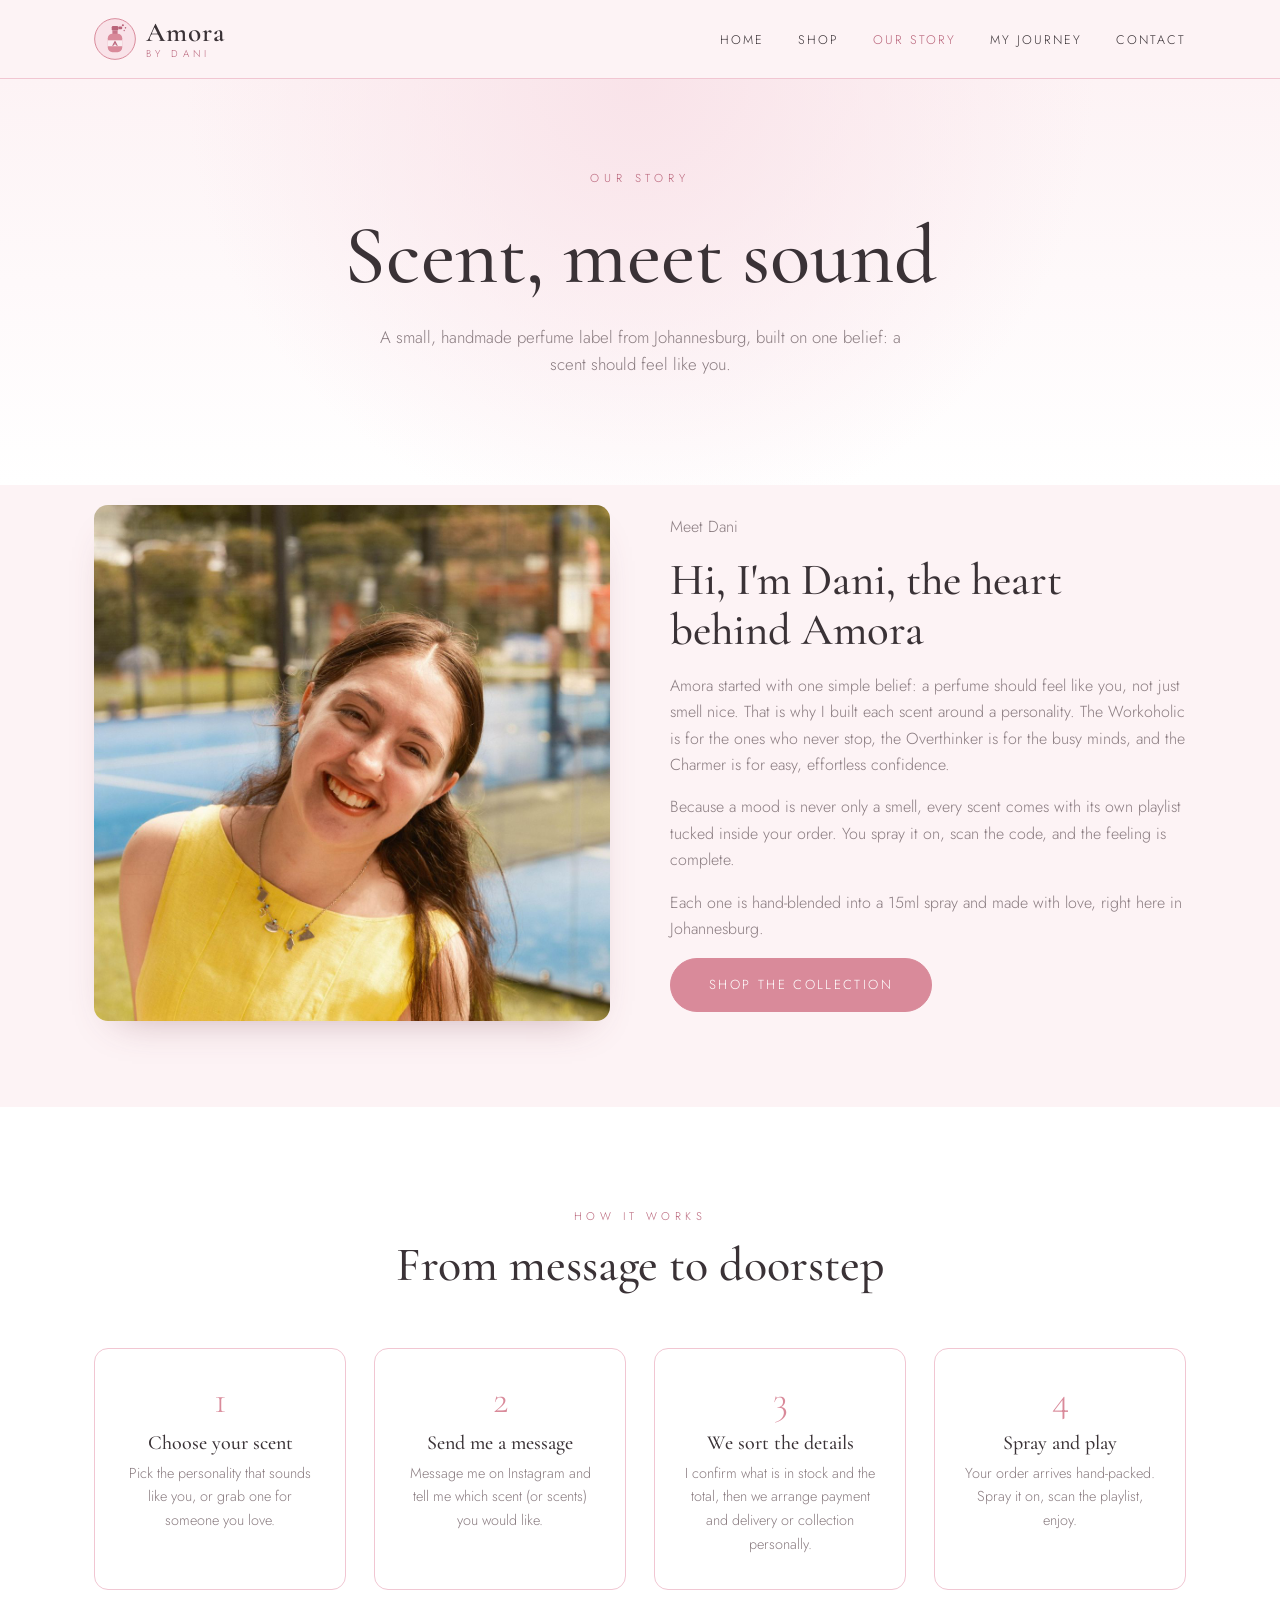
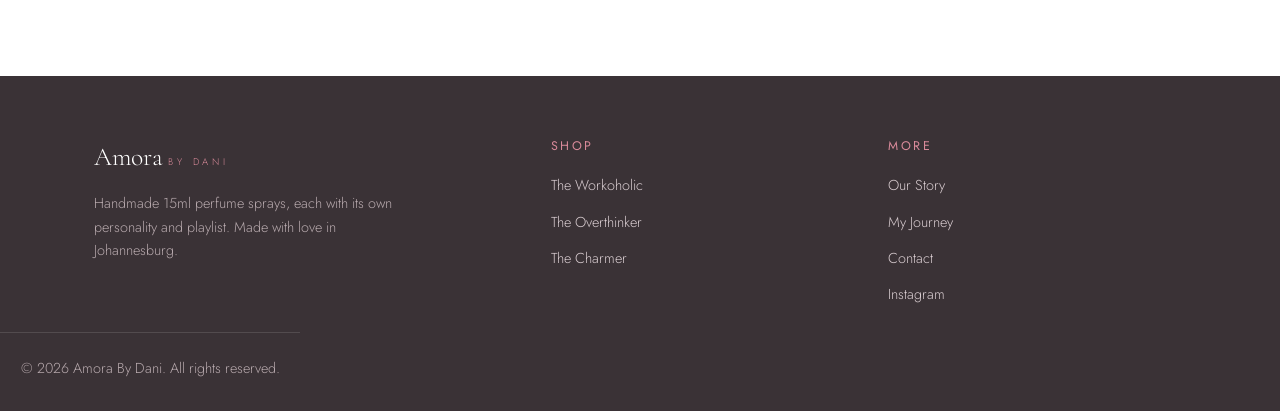
==== about.html @ 70392152 "Amora By Dani website" ====
<!DOCTYPE html>
<html lang="en-ZA">
<head>
  <meta charset="UTF-8" />
  <meta name="viewport" content="width=device-width, initial-scale=1.0" />
  <title>Our Story — Amora By Dani</title>
  <meta name="description" content="The story behind Amora By Dani. Scent paired with sound, made in Johannesburg." />
  <!-- Social sharing. Update the domain in these URLs once the site is live at its real address. -->
  <meta property="og:type" content="website" />
  <meta property="og:site_name" content="Amora By Dani" />
  <meta property="og:title" content="Our Story: Amora By Dani" />
  <meta property="og:description" content="The story behind Amora By Dani. Scent paired with sound, made with love in Johannesburg." />
  <meta property="og:url" content="https://daniellag-claude.github.io/amora-by-dani/about.html" />
  <meta property="og:image" content="https://daniellag-claude.github.io/amora-by-dani/images/dani.jpg" />
  <meta name="twitter:card" content="summary_large_image" />
  <meta name="twitter:title" content="Our Story: Amora By Dani" />
  <meta name="twitter:description" content="The story behind Amora By Dani. Scent paired with sound, made with love in Johannesburg." />
  <meta name="twitter:image" content="https://daniellag-claude.github.io/amora-by-dani/images/dani.jpg" />
  <link rel="preconnect" href="https://fonts.googleapis.com" />
  <link rel="preconnect" href="https://fonts.gstatic.com" crossorigin />
  <link href="https://fonts.googleapis.com/css2?family=Cormorant+Garamond:wght@400;500;600&family=Jost:wght@300;400;500&display=swap" rel="stylesheet" />
  <link rel="icon" href="images/logo.svg" type="image/svg+xml" />
  <link rel="stylesheet" href="css/style.css" />
</head>
<body>

  <header class="site-header">
    <nav class="nav">
      <a href="index.html" class="brand">
        <img src="images/logo.svg" alt="Amora By Dani logo" class="brand-logo" />
        <span class="brand-text">
          <span class="name">Amora</span>
          <span class="sub">by Dani</span>
        </span>
      </a>
      <ul class="nav-links">
        <li><a href="index.html">Home</a></li>
        <li><a href="shop.html">Shop</a></li>
        <li><a href="about.html" class="active">Our Story</a></li>
        <li><a href="journey.html">My Journey</a></li>
        <li><a href="contact.html">Contact</a></li>
      </ul>
      <button class="nav-toggle" aria-label="Menu">&#9776;</button>
    </nav>
  </header>

  <section class="hero" style="padding: 90px 24px 70px;">
    <p class="eyebrow">Our story</p>
    <h1>Scent, meet sound</h1>
    <p>A small, handmade perfume label from Johannesburg, built on one belief: a scent should feel like you.</p>
  </section>

  <section class="section" style="padding-top: 20px;">
    <div class="container">
      <div class="split">
        <div class="visual" style="background-image: url('images/dani.jpg'); background-size: cover; background-position: center top;"></div>
        <div>
          <p class="eyebrow accent">Meet Dani</p>
          <h2>Hi, I'm Dani, the heart behind Amora</h2>
          <p>Amora started with one simple belief: a perfume should feel like you, not just smell nice. That is why I built each scent around a personality. The Workoholic is for the ones who never stop, the Overthinker is for the busy minds, and the Charmer is for easy, effortless confidence.</p>
          <p>Because a mood is never only a smell, every scent comes with its own playlist tucked inside your order. You spray it on, scan the code, and the feeling is complete.</p>
          <p>Each one is hand-blended into a 15ml spray and made with love, right here in Johannesburg.</p>
          <a href="shop.html" class="btn">Shop the collection</a>
        </div>
      </div>
    </div>
  </section>

  <section class="section tint">
    <div class="container">
      <div class="section-head">
        <p class="eyebrow">How it works</p>
        <h2>From message to doorstep</h2>
      </div>
      <div class="steps">
        <div class="step">
          <div class="num">1</div>
          <h3>Choose your scent</h3>
          <p>Pick the personality that sounds like you, or grab one for someone you love.</p>
        </div>
        <div class="step">
          <div class="num">2</div>
          <h3>Send me a message</h3>
          <p>Message me on Instagram and tell me which scent (or scents) you would like.</p>
        </div>
        <div class="step">
          <div class="num">3</div>
          <h3>We sort the details</h3>
          <p>I confirm what is in stock and the total, then we arrange payment and delivery or collection personally.</p>
        </div>
        <div class="step">
          <div class="num">4</div>
          <h3>Spray and play</h3>
          <p>Your order arrives hand-packed. Spray it on, scan the playlist, enjoy.</p>
        </div>
      </div>
    </div>
  </section>

  <footer class="site-footer">
    <div class="container footer-grid">
      <div>
        <span class="name">Amora</span>
        <span class="sub">by Dani</span>
        <p>Handmade 15ml perfume sprays, each with its own personality and playlist. Made with love in Johannesburg.</p>
      </div>
      <div>
        <h4>Shop</h4>
        <ul>
          <li><a href="workoholic.html">The Workoholic</a></li>
          <li><a href="overthinker.html">The Overthinker</a></li>
          <li><a href="charmer.html">The Charmer</a></li>
        </ul>
      </div>
      <div>
        <h4>More</h4>
        <ul>
          <li><a href="about.html">Our Story</a></li>
          <li><a href="journey.html">My Journey</a></li>
          <li><a href="contact.html">Contact</a></li>
          <li><a href="https://instagram.com/amora.by.dani" target="_blank" rel="noopener">Instagram</a></li>
        </ul>
      </div>
    </div>
    <p class="footer-bottom">&copy; 2026 Amora By Dani. All rights reserved.</p>
  </footer>

  <script src="js/main.js"></script>
</body>
</html>
---- css/style.css ----
/* ===========================================================
   Amora By Dani  —  shared stylesheet
   Light pink + white, soft and feminine.
   =========================================================== */

:root {
  --pink-bg:    #fdf3f5;   /* page background */
  --pink-soft:  #f9e3e9;   /* cards, panels   */
  --pink-mid:   #f1c6d2;   /* borders, fills  */
  --rose:       #d98a9a;   /* primary accent  */
  --rose-deep:  #b9647a;   /* hover / buttons */
  --charcoal:   #3a3236;   /* main text       */
  --muted:      #8a7c80;   /* secondary text  */
  --white:      #ffffff;

  --serif: "Cormorant Garamond", Georgia, serif;
  --sans:  "Jost", "Helvetica Neue", Arial, sans-serif;

  --maxw: 1140px;
  --radius: 14px;
  --shadow: 0 18px 40px -24px rgba(120, 60, 75, 0.45);
}

* { box-sizing: border-box; margin: 0; padding: 0; }

html { scroll-behavior: smooth; }

body {
  font-family: var(--sans);
  color: var(--charcoal);
  background: var(--pink-bg);
  line-height: 1.65;
  font-weight: 300;
  -webkit-font-smoothing: antialiased;
}

h1, h2, h3 { font-family: var(--serif); font-weight: 500; line-height: 1.1; }

a { color: inherit; text-decoration: none; }

img { max-width: 100%; display: block; }

.container { width: 100%; max-width: var(--maxw); margin: 0 auto; padding: 0 24px; }

.accent { color: var(--rose-deep); }

/* ---------- Buttons ---------- */
.btn {
  display: inline-block;
  font-family: var(--sans);
  font-size: 0.82rem;
  letter-spacing: 0.18em;
  text-transform: uppercase;
  padding: 15px 38px;
  border-radius: 40px;
  border: 1px solid var(--rose);
  background: var(--rose);
  color: var(--white);
  cursor: pointer;
  transition: all 0.25s ease;
}
.btn:hover { background: var(--rose-deep); border-color: var(--rose-deep); }

.btn-ghost {
  background: transparent;
  color: var(--rose-deep);
  border: 1px solid var(--rose);
}
.btn-ghost:hover { background: var(--rose); color: var(--white); }

/* ---------- Header / nav ---------- */
.site-header {
  position: sticky; top: 0; z-index: 50;
  background: rgba(253, 243, 245, 0.88);
  backdrop-filter: blur(10px);
  border-bottom: 1px solid var(--pink-mid);
}
.nav {
  display: flex; align-items: center; justify-content: space-between;
  padding: 18px 24px; max-width: var(--maxw); margin: 0 auto;
}
.brand { display: inline-flex; align-items: center; gap: 10px; line-height: 1; }
.brand-logo { width: 42px; height: 42px; flex: none; }
.brand-text { display: flex; flex-direction: column; }
.brand .name {
  font-family: var(--serif); font-size: 1.7rem; font-weight: 600;
  letter-spacing: 0.04em; color: var(--charcoal);
}
.brand .sub {
  display: block; font-size: 0.62rem; letter-spacing: 0.42em;
  text-transform: uppercase; color: var(--rose-deep); margin-top: 2px;
}
.nav-links { display: flex; gap: 34px; list-style: none; }
.nav-links a {
  font-size: 0.78rem; letter-spacing: 0.16em; text-transform: uppercase;
  color: var(--charcoal); padding-bottom: 4px; transition: color 0.2s;
}
.nav-links a:hover, .nav-links a.active { color: var(--rose-deep); }

.nav-toggle { display: none; background: none; border: 0; font-size: 1.5rem; color: var(--charcoal); cursor: pointer; }

/* ---------- Hero ---------- */
.hero {
  text-align: center;
  padding: 110px 24px 120px;
  background:
    radial-gradient(circle at 50% 0%, var(--pink-soft), transparent 60%),
    linear-gradient(180deg, var(--pink-bg), var(--white));
}
.hero .eyebrow {
  font-size: 0.72rem; letter-spacing: 0.42em; text-transform: uppercase;
  color: var(--rose-deep); margin-bottom: 22px;
}
.hero h1 { font-size: clamp(2.8rem, 7vw, 5.2rem); margin-bottom: 22px; }
.hero p { max-width: 540px; margin: 0 auto 36px; color: var(--muted); font-size: 1.05rem; }
.hero .btn { margin: 0 8px 10px; }

/* ---------- Section shell ---------- */
.section { padding: 86px 0; }
.section.tint { background: var(--white); }
.section-head { text-align: center; margin-bottom: 56px; }
.section-head .eyebrow {
  font-size: 0.7rem; letter-spacing: 0.4em; text-transform: uppercase;
  color: var(--rose-deep); margin-bottom: 14px;
}
.section-head h2 { font-size: clamp(2rem, 4.5vw, 3rem); }
.section-head p { max-width: 560px; margin: 14px auto 0; color: var(--muted); }

/* ---------- Product grid ---------- */
.grid {
  display: grid;
  grid-template-columns: repeat(auto-fit, minmax(280px, 1fr));
  gap: 34px;
}
.card {
  background: var(--white);
  border: 1px solid var(--pink-mid);
  border-radius: var(--radius);
  overflow: hidden;
  display: flex; flex-direction: column;
  transition: transform 0.3s ease, box-shadow 0.3s ease;
}
.card:hover { transform: translateY(-6px); box-shadow: var(--shadow); }

/* placeholder photo block — swap the background-image for a real photo */
.photo {
  aspect-ratio: 4 / 5;
  background: linear-gradient(160deg, var(--pink-soft), var(--pink-mid));
  background-size: cover; background-position: center;
  display: flex; align-items: flex-end; justify-content: center;
  position: relative;
}
.photo .tag {
  position: absolute; top: 14px; left: 14px;
  background: rgba(255,255,255,0.85); color: var(--rose-deep);
  font-size: 0.62rem; letter-spacing: 0.18em; text-transform: uppercase;
  padding: 6px 12px; border-radius: 30px;
}
.photo .ph-note {
  margin-bottom: 16px; font-size: 0.7rem; letter-spacing: 0.2em;
  text-transform: uppercase; color: rgba(255,255,255,0.85);
}
.card-body { padding: 26px 26px 30px; text-align: center; flex: 1; display: flex; flex-direction: column; }
.card-body h3 { font-size: 1.7rem; margin-bottom: 8px; }
.card-body .desc { color: var(--muted); font-size: 0.92rem; flex: 1; margin-bottom: 18px; }
.card-body .price { font-size: 1.1rem; letter-spacing: 0.05em; margin-bottom: 18px; color: var(--charcoal); }
.card-body .btn { align-self: center; }

/* ---------- Hook / split feature ---------- */
.split {
  display: grid; grid-template-columns: 1fr 1fr; gap: 60px; align-items: center;
}
.split .visual {
  aspect-ratio: 1/1; border-radius: var(--radius);
  background: linear-gradient(160deg, var(--pink-soft), var(--pink-mid));
  box-shadow: var(--shadow);
}
.split h2 { font-size: clamp(1.9rem, 4vw, 2.8rem); margin-bottom: 18px; }
.split p { color: var(--muted); margin-bottom: 16px; }

/* ---------- Single scent page ---------- */
.scent-hero { display: grid; grid-template-columns: 1fr 1fr; gap: 56px; align-items: center; padding: 70px 0; }
.scent-hero .visual { aspect-ratio: 4/5; border-radius: var(--radius); background: linear-gradient(160deg, var(--pink-soft), var(--pink-mid)); box-shadow: var(--shadow); }
.scent-hero .eyebrow { font-size: 0.7rem; letter-spacing: 0.4em; text-transform: uppercase; color: var(--rose-deep); margin-bottom: 14px; }
.scent-hero h1 { font-size: clamp(2.4rem, 5vw, 3.6rem); margin-bottom: 18px; }
.scent-hero .lede { color: var(--muted); font-size: 1.05rem; margin-bottom: 24px; }
.scent-hero .price { font-size: 1.3rem; margin-bottom: 28px; }
.notes { display: flex; gap: 10px; flex-wrap: wrap; margin-bottom: 30px; }
.notes span { background: var(--pink-soft); color: var(--rose-deep); font-size: 0.72rem; letter-spacing: 0.12em; text-transform: uppercase; padding: 8px 16px; border-radius: 30px; }

/* playlist panel */
.playlist {
  background: var(--pink-soft); border-radius: var(--radius);
  padding: 40px; text-align: center; margin-top: 10px;
}
.playlist h3 { font-size: 1.6rem; margin-bottom: 8px; }
.playlist p { color: var(--muted); margin-bottom: 22px; }
.playlist .links { display: flex; gap: 14px; justify-content: center; flex-wrap: wrap; }

/* ---------- Steps / how shipping works ---------- */
.steps { display: grid; grid-template-columns: repeat(auto-fit, minmax(220px,1fr)); gap: 28px; }
.step { background: var(--white); border: 1px solid var(--pink-mid); border-radius: var(--radius); padding: 32px 26px; text-align: center; }
.step .num { font-family: var(--serif); font-size: 2.4rem; color: var(--rose); line-height: 1; margin-bottom: 12px; }
.step h3 { font-size: 1.25rem; margin-bottom: 8px; }
.step p { color: var(--muted); font-size: 0.9rem; }

/* ---------- FAQ ---------- */
.faq { max-width: 720px; margin: 0 auto; }
.faq details { border-bottom: 1px solid var(--pink-mid); padding: 20px 4px; }
.faq summary { font-family: var(--serif); font-size: 1.3rem; cursor: pointer; list-style: none; display: flex; justify-content: space-between; }
.faq summary::-webkit-details-marker { display: none; }
.faq summary::after { content: "+"; color: var(--rose-deep); }
.faq details[open] summary::after { content: "\2013"; }
.faq details p { color: var(--muted); margin-top: 12px; }

/* ---------- Contact form ---------- */
.form { max-width: 560px; margin: 0 auto; }
.form label { display: block; font-size: 0.75rem; letter-spacing: 0.14em; text-transform: uppercase; color: var(--muted); margin: 18px 0 6px; }
.form input, .form textarea {
  width: 100%; font-family: var(--sans); font-size: 1rem; color: var(--charcoal);
  padding: 14px 16px; border: 1px solid var(--pink-mid); border-radius: 10px; background: var(--white);
}
.form input:focus, .form textarea:focus { outline: none; border-color: var(--rose); }
.form .btn { margin-top: 26px; }

/* ---------- Footer ---------- */
.site-footer { background: var(--charcoal); color: #e9dfe2; padding: 60px 0 30px; margin-top: 0; }
.footer-grid { display: grid; grid-template-columns: 1.4fr 1fr 1fr; gap: 40px; }
.site-footer .name { font-family: var(--serif); font-size: 1.6rem; color: var(--white); }
.site-footer .sub { font-size: 0.6rem; letter-spacing: 0.4em; text-transform: uppercase; color: var(--rose); margin-top: 4px; }
.site-footer p { color: #b7a9ad; font-size: 0.9rem; margin-top: 14px; max-width: 300px; }
.site-footer h4 { font-family: var(--sans); font-weight: 400; font-size: 0.78rem; letter-spacing: 0.2em; text-transform: uppercase; color: var(--rose); margin-bottom: 16px; }
.site-footer ul { list-style: none; }
.site-footer ul li { margin-bottom: 10px; }
.site-footer ul a { color: #d8ccd0; font-size: 0.9rem; }
.site-footer ul a:hover { color: var(--white); }
.footer-bottom { text-align: center; border-top: 1px solid rgba(255,255,255,0.12); margin-top: 44px; padding-top: 24px; font-size: 0.78rem; color: #9a8c90; }

/* ---------- Responsive ---------- */
@media (max-width: 820px) {
  .nav-links {
    position: absolute; top: 100%; left: 0; right: 0;
    flex-direction: column; gap: 0; background: var(--pink-bg);
    border-bottom: 1px solid var(--pink-mid); padding: 0;
    max-height: 0; overflow: hidden; transition: max-height 0.3s ease;
  }
  .nav-links.open { max-height: 320px; }
  .nav-links li { width: 100%; text-align: center; }
  .nav-links a { display: block; padding: 16px; border-top: 1px solid var(--pink-mid); }
  .nav-toggle { display: block; }
  .split, .scent-hero { grid-template-columns: 1fr; gap: 34px; }
  .footer-grid { grid-template-columns: 1fr; gap: 30px; }
}
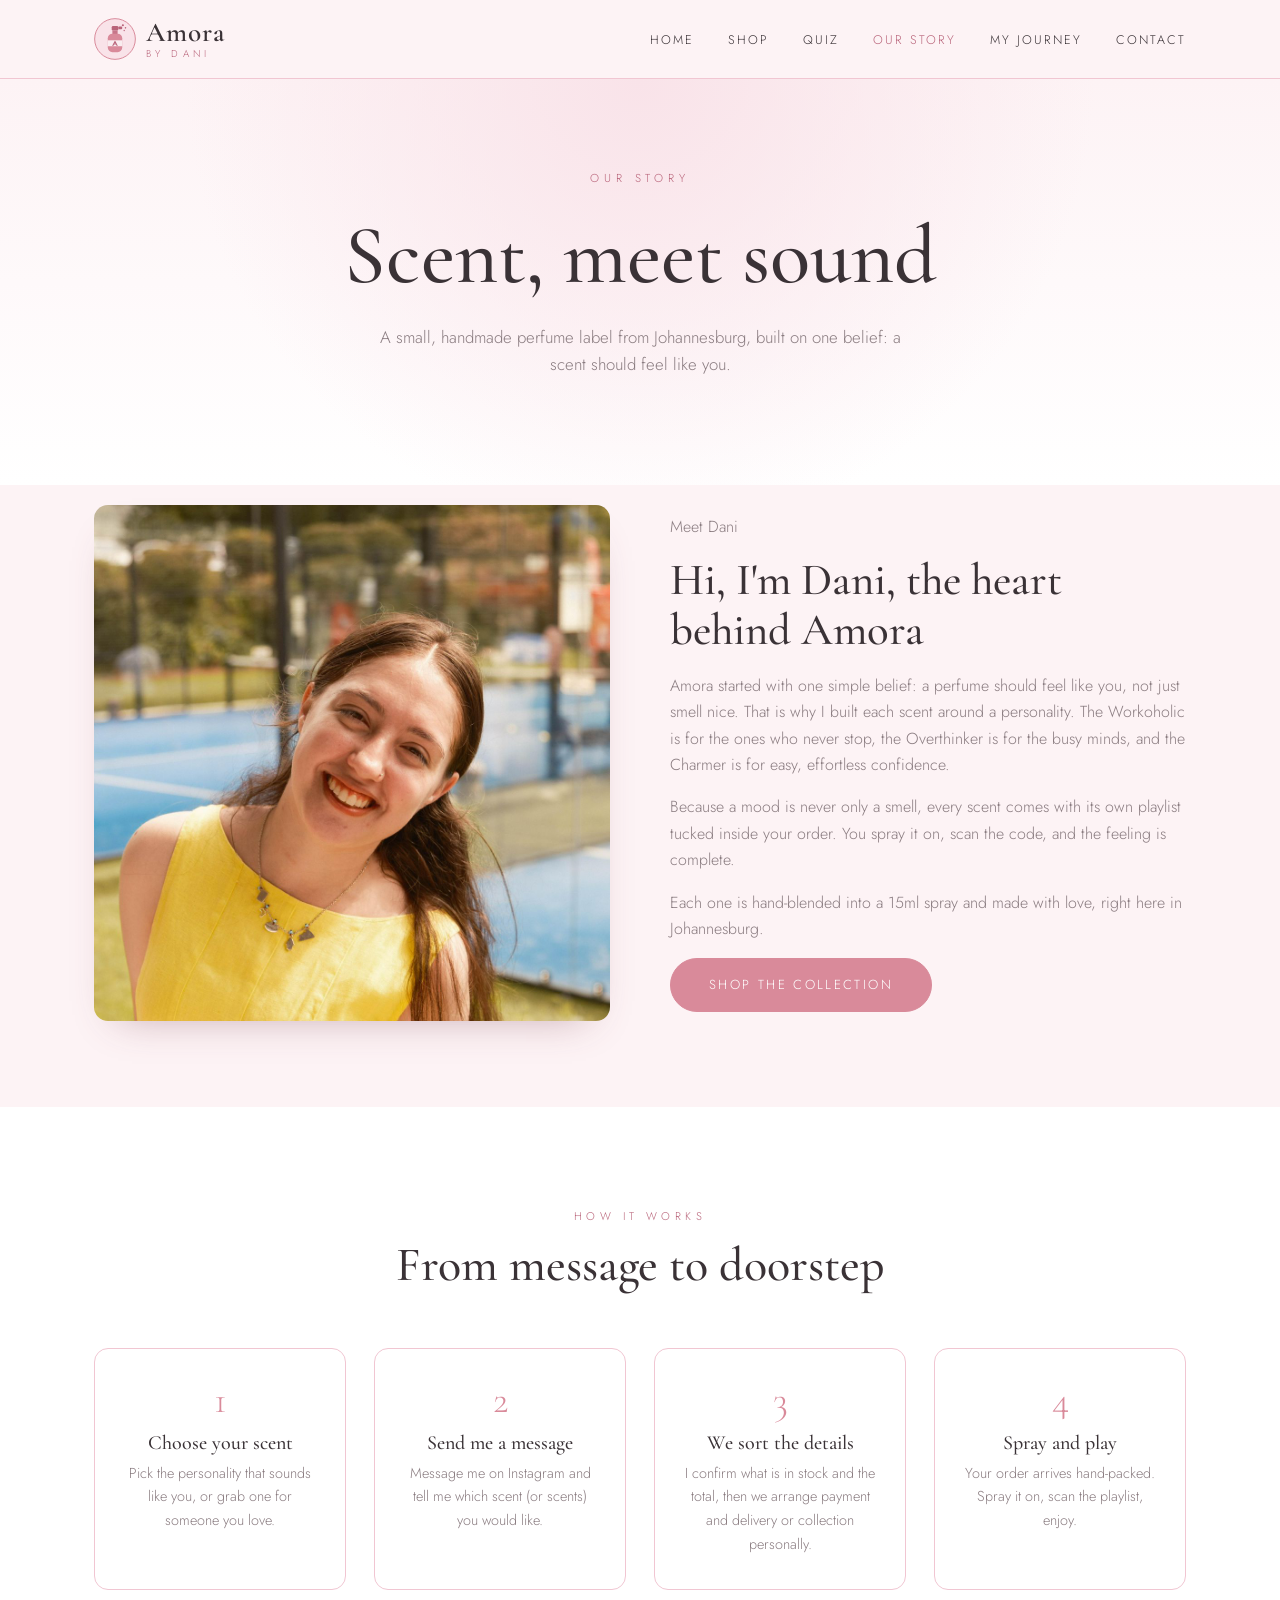
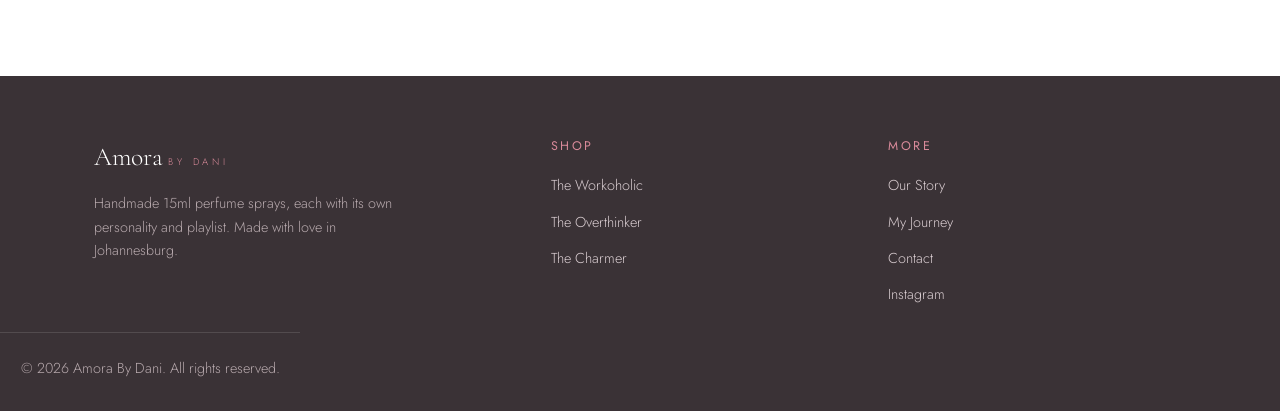
==== commit 1fa36caf: "Add scent quiz and WhatsApp order builder" ====
--- a/about.html
+++ b/about.html
@@ -36,6 +36,7 @@
       <ul class="nav-links">
         <li><a href="index.html">Home</a></li>
         <li><a href="shop.html">Shop</a></li>
+        <li><a href="quiz.html">Quiz</a></li>
         <li><a href="about.html" class="active">Our Story</a></li>
         <li><a href="journey.html">My Journey</a></li>
         <li><a href="contact.html">Contact</a></li>
--- a/css/style.css
+++ b/css/style.css
@@ -82,6 +82,25 @@
 .brand { display: inline-flex; align-items: center; gap: 10px; line-height: 1; }
 .brand-logo { width: 42px; height: 42px; flex: none; }
 .brand-text { display: flex; flex-direction: column; }
+
+/* ---------- Shop order helper ---------- */
+.qty { display: flex; align-items: center; gap: 14px; margin-top: 8px; }
+.qty-label { font-size: 0.72rem; letter-spacing: 0.14em; text-transform: uppercase; color: var(--muted); }
+.qbtn {
+  width: 34px; height: 34px; border-radius: 50%;
+  border: 1px solid var(--rose); background: var(--white);
+  color: var(--rose-deep); font-size: 1.2rem; line-height: 1;
+  cursor: pointer; transition: all 0.2s ease;
+}
+.qbtn:hover { background: var(--rose); color: var(--white); }
+.qval { min-width: 22px; text-align: center; font-size: 1.05rem; }
+.order-bar {
+  margin-top: 50px; padding: 30px 24px; border-radius: var(--radius);
+  background: var(--pink-soft); text-align: center;
+  display: flex; flex-direction: column; align-items: center; gap: 18px;
+}
+.order-summary { color: var(--charcoal); font-size: 0.98rem; white-space: pre-line; line-height: 1.7; margin: 0; }
+#orderBtn[aria-disabled="true"] { opacity: 0.45; pointer-events: none; }
 .brand .name {
   font-family: var(--serif); font-size: 1.7rem; font-weight: 600;
   letter-spacing: 0.04em; color: var(--charcoal);
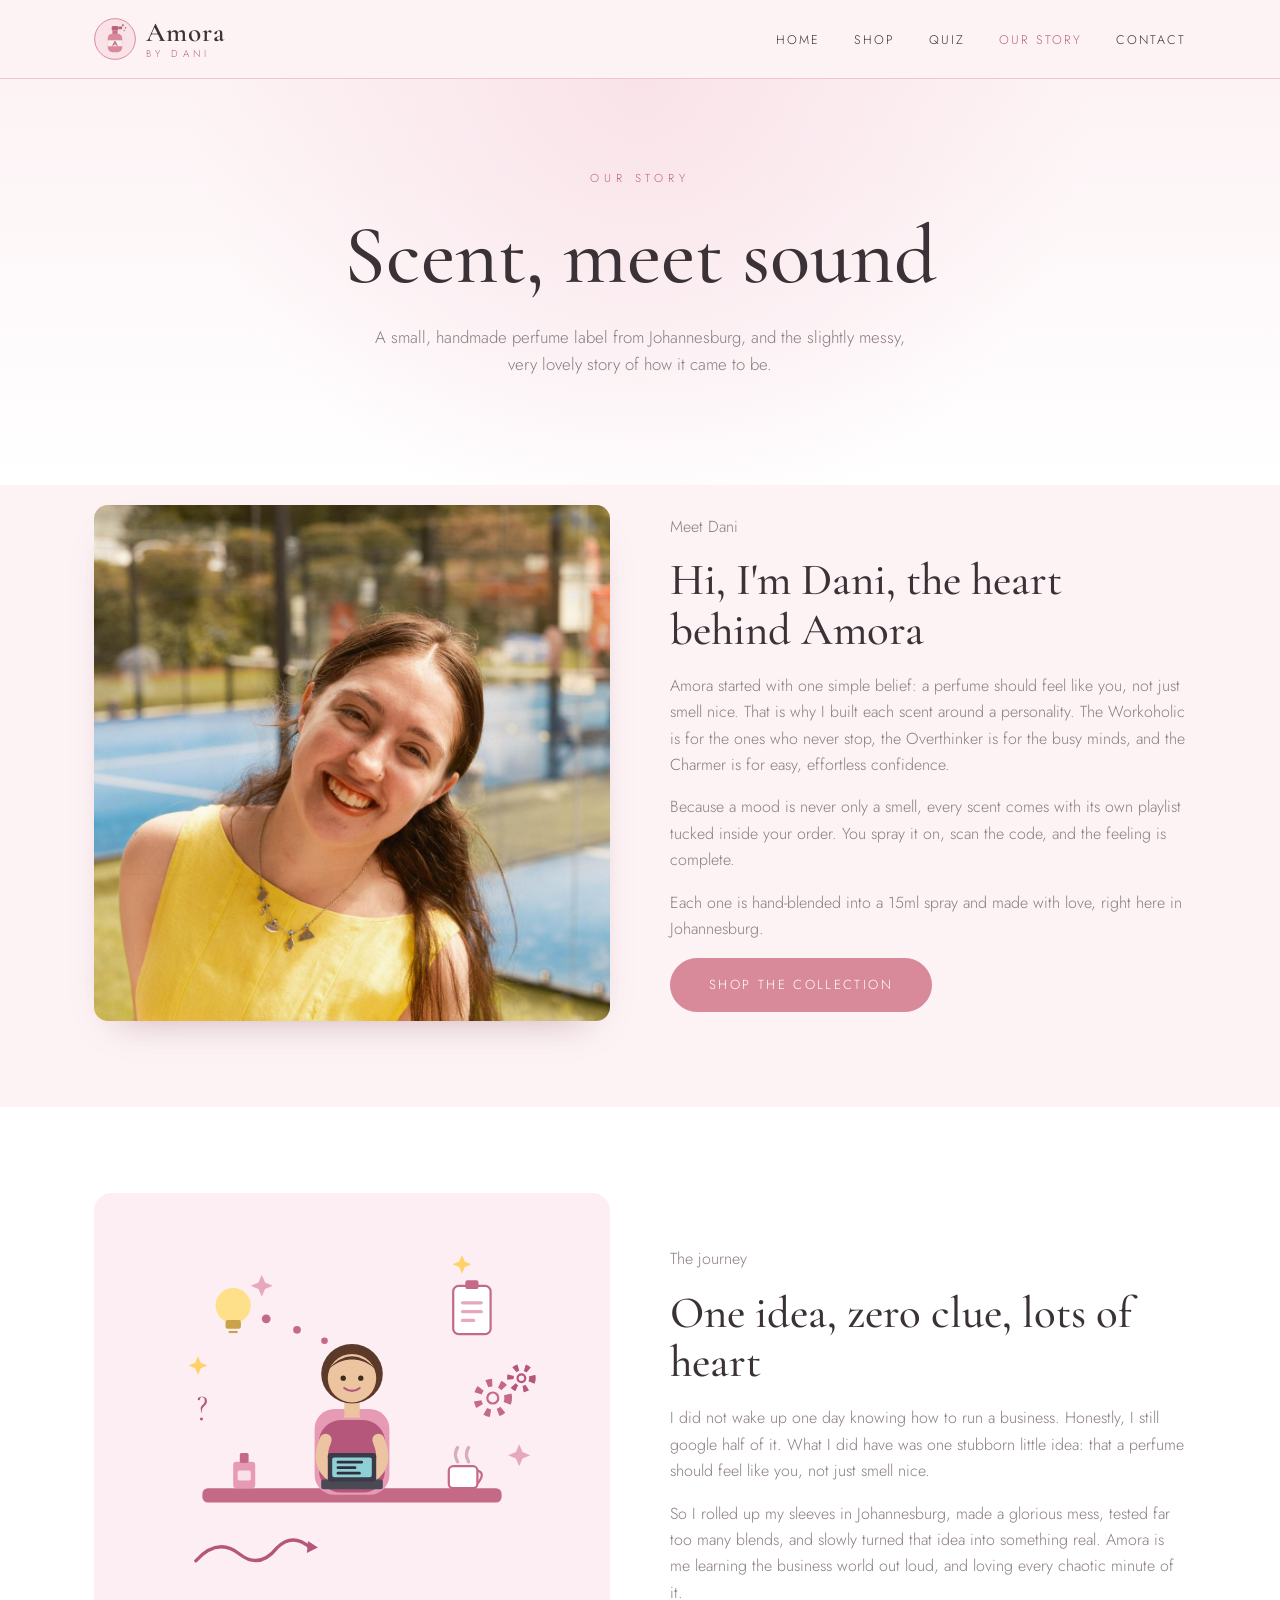
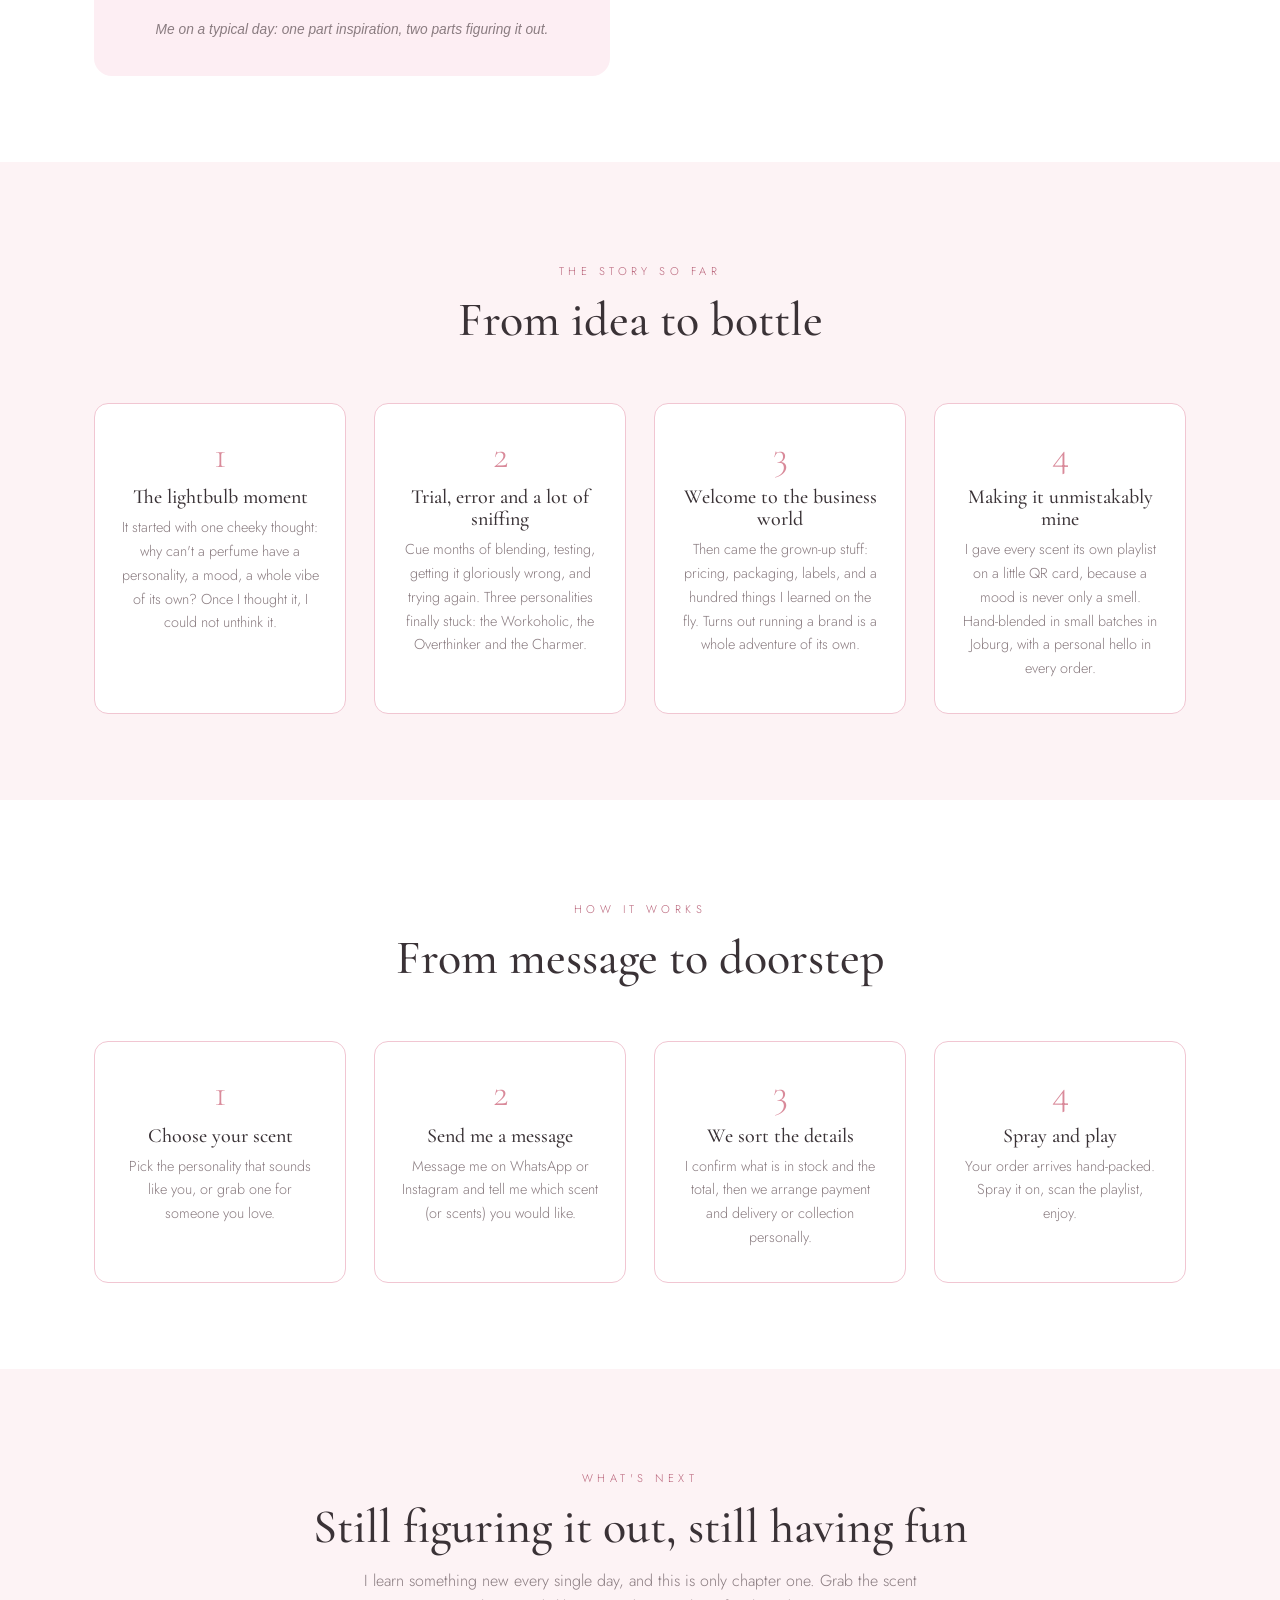
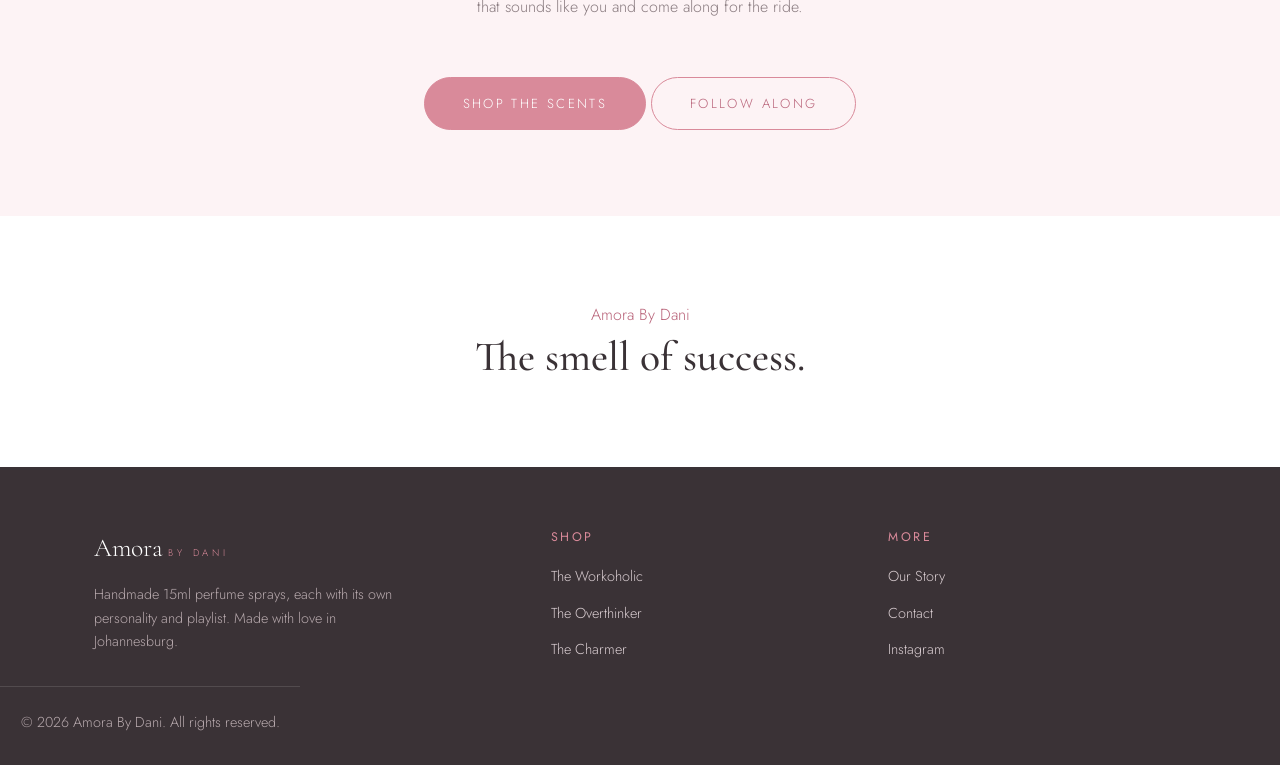
==== commit 01193137: "Merge Journey into Our Story; remove separate Journey page" ====
--- a/about.html
+++ b/about.html
@@ -4,23 +4,57 @@
   <meta charset="UTF-8" />
   <meta name="viewport" content="width=device-width, initial-scale=1.0" />
   <title>Our Story — Amora By Dani</title>
-  <meta name="description" content="The story behind Amora By Dani. Scent paired with sound, made in Johannesburg." />
+  <meta name="description" content="The story and journey behind Amora By Dani. Scent paired with sound, handmade in Johannesburg." />
   <!-- Social sharing. Update the domain in these URLs once the site is live at its real address. -->
   <meta property="og:type" content="website" />
   <meta property="og:site_name" content="Amora By Dani" />
   <meta property="og:title" content="Our Story: Amora By Dani" />
-  <meta property="og:description" content="The story behind Amora By Dani. Scent paired with sound, made with love in Johannesburg." />
+  <meta property="og:description" content="The story and journey behind Amora By Dani. Scent paired with sound, handmade in Johannesburg." />
   <meta property="og:url" content="https://daniellag-claude.github.io/amora-by-dani/about.html" />
   <meta property="og:image" content="https://daniellag-claude.github.io/amora-by-dani/images/dani.jpg" />
   <meta name="twitter:card" content="summary_large_image" />
   <meta name="twitter:title" content="Our Story: Amora By Dani" />
-  <meta name="twitter:description" content="The story behind Amora By Dani. Scent paired with sound, made with love in Johannesburg." />
+  <meta name="twitter:description" content="The story and journey behind Amora By Dani. Scent paired with sound, handmade in Johannesburg." />
   <meta name="twitter:image" content="https://daniellag-claude.github.io/amora-by-dani/images/dani.jpg" />
   <link rel="preconnect" href="https://fonts.googleapis.com" />
   <link rel="preconnect" href="https://fonts.gstatic.com" crossorigin />
   <link href="https://fonts.googleapis.com/css2?family=Cormorant+Garamond:wght@400;500;600&family=Jost:wght@300;400;500&display=swap" rel="stylesheet" />
   <link rel="icon" href="images/logo.svg" type="image/svg+xml" />
   <link rel="stylesheet" href="css/style.css" />
+  <style>
+    .journey-anim{background:#fdeef3;border-radius:18px;min-height:340px;display:flex;flex-direction:column;align-items:center;justify-content:center;gap:12px;padding:18px;}
+    .journey-anim svg{width:100%;height:auto;max-width:440px;}
+    .anim-cap{font-size:.86rem;color:#9c6a7c;text-align:center;font-style:italic;margin:0;}
+    .float-1{animation:bob 3s ease-in-out infinite;}
+    .float-2{animation:bob 3.6s ease-in-out infinite .4s;}
+    .float-3{animation:bob 4.2s ease-in-out infinite .8s;}
+    .gear{animation:spin 6s linear infinite;transform-box:fill-box;transform-origin:center;}
+    .gear2{animation:spinrev 5s linear infinite;transform-box:fill-box;transform-origin:center;}
+    .bulb{animation:glow 2.4s ease-in-out infinite;transform-box:fill-box;transform-origin:center;}
+    .steam{animation:steam 2.8s ease-in-out infinite;}
+    .steam.s2{animation-delay:1s;}
+    .head{animation:tilt 4s ease-in-out infinite;transform-box:fill-box;transform-origin:50% 90%;}
+    .arm-tap{animation:tap 1.5s ease-in-out infinite;transform-box:fill-box;transform-origin:80% 8%;}
+    .spark{animation:twinkle 2.2s ease-in-out infinite;transform-box:fill-box;transform-origin:center;}
+    .spark.d1{animation-delay:.5s;}.spark.d2{animation-delay:1s;}.spark.d3{animation-delay:1.5s;}
+    .dot{animation:pulse 1.8s ease-in-out infinite;transform-box:fill-box;transform-origin:center;}
+    .dot.b{animation-delay:.3s;}.dot.c{animation-delay:.6s;}
+    .bar{animation:bars 1.4s ease-in-out infinite;}
+    .bar.b2{animation-delay:.35s;}.bar.b3{animation-delay:.7s;}
+    .squiggle{stroke-dasharray:130;animation:draw 3.6s ease-in-out infinite;}
+    @keyframes bob{0%,100%{transform:translateY(0)}50%{transform:translateY(-9px)}}
+    @keyframes spin{to{transform:rotate(360deg)}}
+    @keyframes spinrev{to{transform:rotate(-360deg)}}
+    @keyframes glow{0%,100%{opacity:.4}50%{opacity:1}}
+    @keyframes steam{0%{opacity:0;transform:translateY(2px)}35%{opacity:.7}100%{opacity:0;transform:translateY(-14px)}}
+    @keyframes tilt{0%,100%{transform:rotate(0)}50%{transform:rotate(-5deg)}}
+    @keyframes tap{0%,100%{transform:rotate(0)}50%{transform:rotate(8deg)}}
+    @keyframes twinkle{0%,100%{opacity:.2;transform:scale(.5)}50%{opacity:1;transform:scale(1)}}
+    @keyframes pulse{0%,100%{opacity:.2;transform:scale(.6)}50%{opacity:1;transform:scale(1)}}
+    @keyframes bars{0%,100%{opacity:.35}50%{opacity:1}}
+    @keyframes draw{0%{stroke-dashoffset:130}45%,55%{stroke-dashoffset:0}100%{stroke-dashoffset:-130}}
+    @media (prefers-reduced-motion:reduce){.journey-anim *{animation:none!important}}
+  </style>
 </head>
 <body>
 
@@ -38,7 +72,6 @@
         <li><a href="shop.html">Shop</a></li>
         <li><a href="quiz.html">Quiz</a></li>
         <li><a href="about.html" class="active">Our Story</a></li>
-        <li><a href="journey.html">My Journey</a></li>
         <li><a href="contact.html">Contact</a></li>
       </ul>
       <button class="nav-toggle" aria-label="Menu">&#9776;</button>
@@ -48,9 +81,10 @@
   <section class="hero" style="padding: 90px 24px 70px;">
     <p class="eyebrow">Our story</p>
     <h1>Scent, meet sound</h1>
-    <p>A small, handmade perfume label from Johannesburg, built on one belief: a scent should feel like you.</p>
-  </section>
-
+    <p>A small, handmade perfume label from Johannesburg, and the slightly messy, very lovely story of how it came to be.</p>
+  </section>
+
+  <!-- Meet Dani -->
   <section class="section" style="padding-top: 20px;">
     <div class="container">
       <div class="split">
@@ -67,6 +101,143 @@
     </div>
   </section>
 
+  <!-- The journey: figuring it out -->
+  <section class="section tint">
+    <div class="container">
+      <div class="split">
+        <div class="journey-anim" role="img" aria-label="An animated illustration of Dani working, planning and figuring out the business">
+          <svg viewBox="0 0 400 360" xmlns="http://www.w3.org/2000/svg">
+            <!-- twinkling sparkles -->
+            <g class="spark" fill="#e7a8bf"><path d="M118 58 l3 7 7 3 -7 3 -3 7 -3 -7 -7 -3 7 -3z"/></g>
+            <g class="spark d1" fill="#ffd166"><path d="M60 132 l2.5 6 6 2.5 -6 2.5 -2.5 6 -2.5 -6 -6 -2.5 6 -2.5z"/></g>
+            <g class="spark d2" fill="#e7a8bf"><path d="M352 212 l3 7 7 3 -7 3 -3 7 -3 -7 -7 -3 7 -3z"/></g>
+            <g class="spark d3" fill="#ffd166"><path d="M300 40 l2.5 6 6 2.5 -6 2.5 -2.5 6 -2.5 -6 -6 -2.5 6 -2.5z"/></g>
+
+            <!-- thought trail from head up to the idea -->
+            <circle class="dot a" cx="175" cy="118" r="3" fill="#c46a86"/>
+            <circle class="dot b" cx="150" cy="108" r="3.5" fill="#c46a86"/>
+            <circle class="dot c" cx="122" cy="98" r="4" fill="#c46a86"/>
+
+            <!-- floating idea: lightbulb -->
+            <g class="float-1">
+              <circle class="bulb" cx="92" cy="86" r="16" fill="#ffe08a"/>
+              <rect x="85" y="99" width="14" height="8" rx="2" fill="#caa24a"/>
+              <line x1="88" y1="110" x2="96" y2="110" stroke="#caa24a" stroke-width="2"/>
+            </g>
+
+            <!-- floating planning: clipboard -->
+            <g class="float-2">
+              <rect x="292" y="68" width="34" height="44" rx="5" fill="#ffffff" stroke="#c46a86" stroke-width="2"/>
+              <rect x="303" y="63" width="12" height="8" rx="2" fill="#c46a86"/>
+              <rect x="299" y="82" width="20" height="3" rx="1.5" fill="#e7a8bf"/>
+              <rect x="299" y="90" width="20" height="3" rx="1.5" fill="#e7a8bf"/>
+              <rect x="299" y="98" width="13" height="3" rx="1.5" fill="#e7a8bf"/>
+            </g>
+
+            <!-- floating figuring-it-out: interlocking gears -->
+            <g class="float-3">
+              <g class="gear">
+                <circle cx="328" cy="170" r="14" fill="none" stroke="#c46a86" stroke-width="7" stroke-dasharray="5 7"/>
+                <circle cx="328" cy="170" r="5" fill="#fdeef3" stroke="#c46a86" stroke-width="2"/>
+              </g>
+              <g class="gear2">
+                <circle cx="354" cy="152" r="10" fill="none" stroke="#b5577a" stroke-width="6" stroke-dasharray="4 6"/>
+                <circle cx="354" cy="152" r="3.5" fill="#fdeef3" stroke="#b5577a" stroke-width="2"/>
+              </g>
+            </g>
+
+            <!-- floating question mark -->
+            <text class="float-2" x="58" y="190" font-family="'Cormorant Garamond', serif" font-size="34" fill="#b5577a">?</text>
+
+            <!-- 'finding the way' squiggle that keeps drawing itself -->
+            <path class="squiggle" d="M58 318 q20 -22 40 -6 q18 14 34 -6 q14 -14 30 0" fill="none" stroke="#b5577a" stroke-width="3" stroke-linecap="round"/>
+            <path d="M160 300 l9 6 -10 5z" fill="#b5577a"/>
+
+            <!-- desk -->
+            <rect x="64" y="252" width="272" height="13" rx="5" fill="#c46a86"/>
+            <!-- chair back -->
+            <rect x="166" y="180" width="68" height="78" rx="18" fill="#e79ab4"/>
+            <!-- torso -->
+            <rect x="170" y="190" width="60" height="66" rx="20" fill="#b5577a"/>
+            <!-- left arm -->
+            <path d="M176,208 Q165,234 188,244" fill="none" stroke="#ecc4a0" stroke-width="11" stroke-linecap="round"/>
+            <!-- right arm (taps the desk) -->
+            <g class="arm-tap">
+              <path d="M224,208 Q235,234 212,244" fill="none" stroke="#ecc4a0" stroke-width="11" stroke-linecap="round"/>
+            </g>
+            <!-- neck -->
+            <rect x="193" y="170" width="14" height="18" fill="#ecc4a0"/>
+            <!-- head -->
+            <g class="head">
+              <ellipse cx="200" cy="148" rx="28" ry="27" fill="#5b3a29"/>
+              <circle cx="200" cy="152" r="22" fill="#ecc4a0"/>
+              <path d="M178,144 Q200,120 222,144 Q210,134 200,135 Q190,134 178,144 Z" fill="#5b3a29"/>
+              <circle cx="192" cy="152" r="2.4" fill="#3a2a20"/>
+              <circle cx="208" cy="152" r="2.4" fill="#3a2a20"/>
+              <path d="M193,161 Q200,166 207,161" fill="none" stroke="#b5577a" stroke-width="2" stroke-linecap="round"/>
+            </g>
+            <!-- perfume bottle on the desk -->
+            <rect x="92" y="228" width="20" height="24" rx="3" fill="#e79ab4"/>
+            <rect x="98" y="220" width="8" height="9" rx="1.5" fill="#c46a86"/>
+            <rect x="96" y="236" width="12" height="9" rx="1.5" fill="#ffffff" opacity=".7"/>
+            <!-- laptop with 'typing' screen -->
+            <rect x="172" y="244" width="56" height="9" rx="2" fill="#4a4a55"/>
+            <rect x="178" y="220" width="44" height="26" rx="3" fill="#3a3a48"/>
+            <rect x="182" y="224" width="36" height="18" rx="2" fill="#8fd0d6"/>
+            <rect class="bar" x="186" y="227" width="24" height="2.6" rx="1.3" fill="#2f2f3c"/>
+            <rect class="bar b2" x="186" y="232" width="18" height="2.6" rx="1.3" fill="#2f2f3c"/>
+            <rect class="bar b3" x="186" y="237" width="22" height="2.6" rx="1.3" fill="#2f2f3c"/>
+            <!-- mug + steam -->
+            <rect x="288" y="232" width="26" height="20" rx="4" fill="#ffffff" stroke="#c46a86" stroke-width="2"/>
+            <path d="M314,236 q8,2 0,12" fill="none" stroke="#c46a86" stroke-width="2"/>
+            <path class="steam" d="M296,228 q-4,-7 0,-13" fill="none" stroke="#d7adba" stroke-width="3" stroke-linecap="round"/>
+            <path class="steam s2" d="M306,228 q-4,-7 0,-13" fill="none" stroke="#d7adba" stroke-width="3" stroke-linecap="round"/>
+          </svg>
+          <p class="anim-cap">Me on a typical day: one part inspiration, two parts figuring it out.</p>
+        </div>
+        <div>
+          <p class="eyebrow accent">The journey</p>
+          <h2>One idea, zero clue, lots of heart</h2>
+          <p>I did not wake up one day knowing how to run a business. Honestly, I still google half of it. What I did have was one stubborn little idea: that a perfume should feel like you, not just smell nice.</p>
+          <p>So I rolled up my sleeves in Johannesburg, made a glorious mess, tested far too many blends, and slowly turned that idea into something real. Amora is me learning the business world out loud, and loving every chaotic minute of it.</p>
+        </div>
+      </div>
+    </div>
+  </section>
+
+  <!-- Timeline -->
+  <section class="section">
+    <div class="container">
+      <div class="section-head">
+        <p class="eyebrow">The story so far</p>
+        <h2>From idea to bottle</h2>
+      </div>
+      <div class="steps">
+        <div class="step">
+          <div class="num">1</div>
+          <h3>The lightbulb moment</h3>
+          <p>It started with one cheeky thought: why can't a perfume have a personality, a mood, a whole vibe of its own? Once I thought it, I could not unthink it.</p>
+        </div>
+        <div class="step">
+          <div class="num">2</div>
+          <h3>Trial, error and a lot of sniffing</h3>
+          <p>Cue months of blending, testing, getting it gloriously wrong, and trying again. Three personalities finally stuck: the Workoholic, the Overthinker and the Charmer.</p>
+        </div>
+        <div class="step">
+          <div class="num">3</div>
+          <h3>Welcome to the business world</h3>
+          <p>Then came the grown-up stuff: pricing, packaging, labels, and a hundred things I learned on the fly. Turns out running a brand is a whole adventure of its own.</p>
+        </div>
+        <div class="step">
+          <div class="num">4</div>
+          <h3>Making it unmistakably mine</h3>
+          <p>I gave every scent its own playlist on a little QR card, because a mood is never only a smell. Hand-blended in small batches in Joburg, with a personal hello in every order.</p>
+        </div>
+      </div>
+    </div>
+  </section>
+
+  <!-- How to order -->
   <section class="section tint">
     <div class="container">
       <div class="section-head">
@@ -82,7 +253,7 @@
         <div class="step">
           <div class="num">2</div>
           <h3>Send me a message</h3>
-          <p>Message me on Instagram and tell me which scent (or scents) you would like.</p>
+          <p>Message me on WhatsApp or Instagram and tell me which scent (or scents) you would like.</p>
         </div>
         <div class="step">
           <div class="num">3</div>
@@ -95,6 +266,29 @@
           <p>Your order arrives hand-packed. Spray it on, scan the playlist, enjoy.</p>
         </div>
       </div>
+    </div>
+  </section>
+
+  <!-- What's next -->
+  <section class="section">
+    <div class="container">
+      <div class="section-head">
+        <p class="eyebrow accent">What's next</p>
+        <h2>Still figuring it out, still having fun</h2>
+        <p>I learn something new every single day, and this is only chapter one. Grab the scent that sounds like you and come along for the ride.</p>
+      </div>
+      <div style="text-align:center;">
+        <a href="shop.html" class="btn">Shop the scents</a>
+        <a href="https://instagram.com/amora.by.dani" class="btn btn-ghost" target="_blank" rel="noopener">Follow along</a>
+      </div>
+    </div>
+  </section>
+
+  <!-- Tagline -->
+  <section class="section tint">
+    <div class="container">
+      <p class="eyebrow accent" style="text-align:center;">Amora By Dani</p>
+      <h2 style="text-align:center; font-size:2.6rem; margin-top:6px;">The smell of success.</h2>
     </div>
   </section>
 
@@ -117,7 +311,6 @@
         <h4>More</h4>
         <ul>
           <li><a href="about.html">Our Story</a></li>
-          <li><a href="journey.html">My Journey</a></li>
           <li><a href="contact.html">Contact</a></li>
           <li><a href="https://instagram.com/amora.by.dani" target="_blank" rel="noopener">Instagram</a></li>
         </ul>
